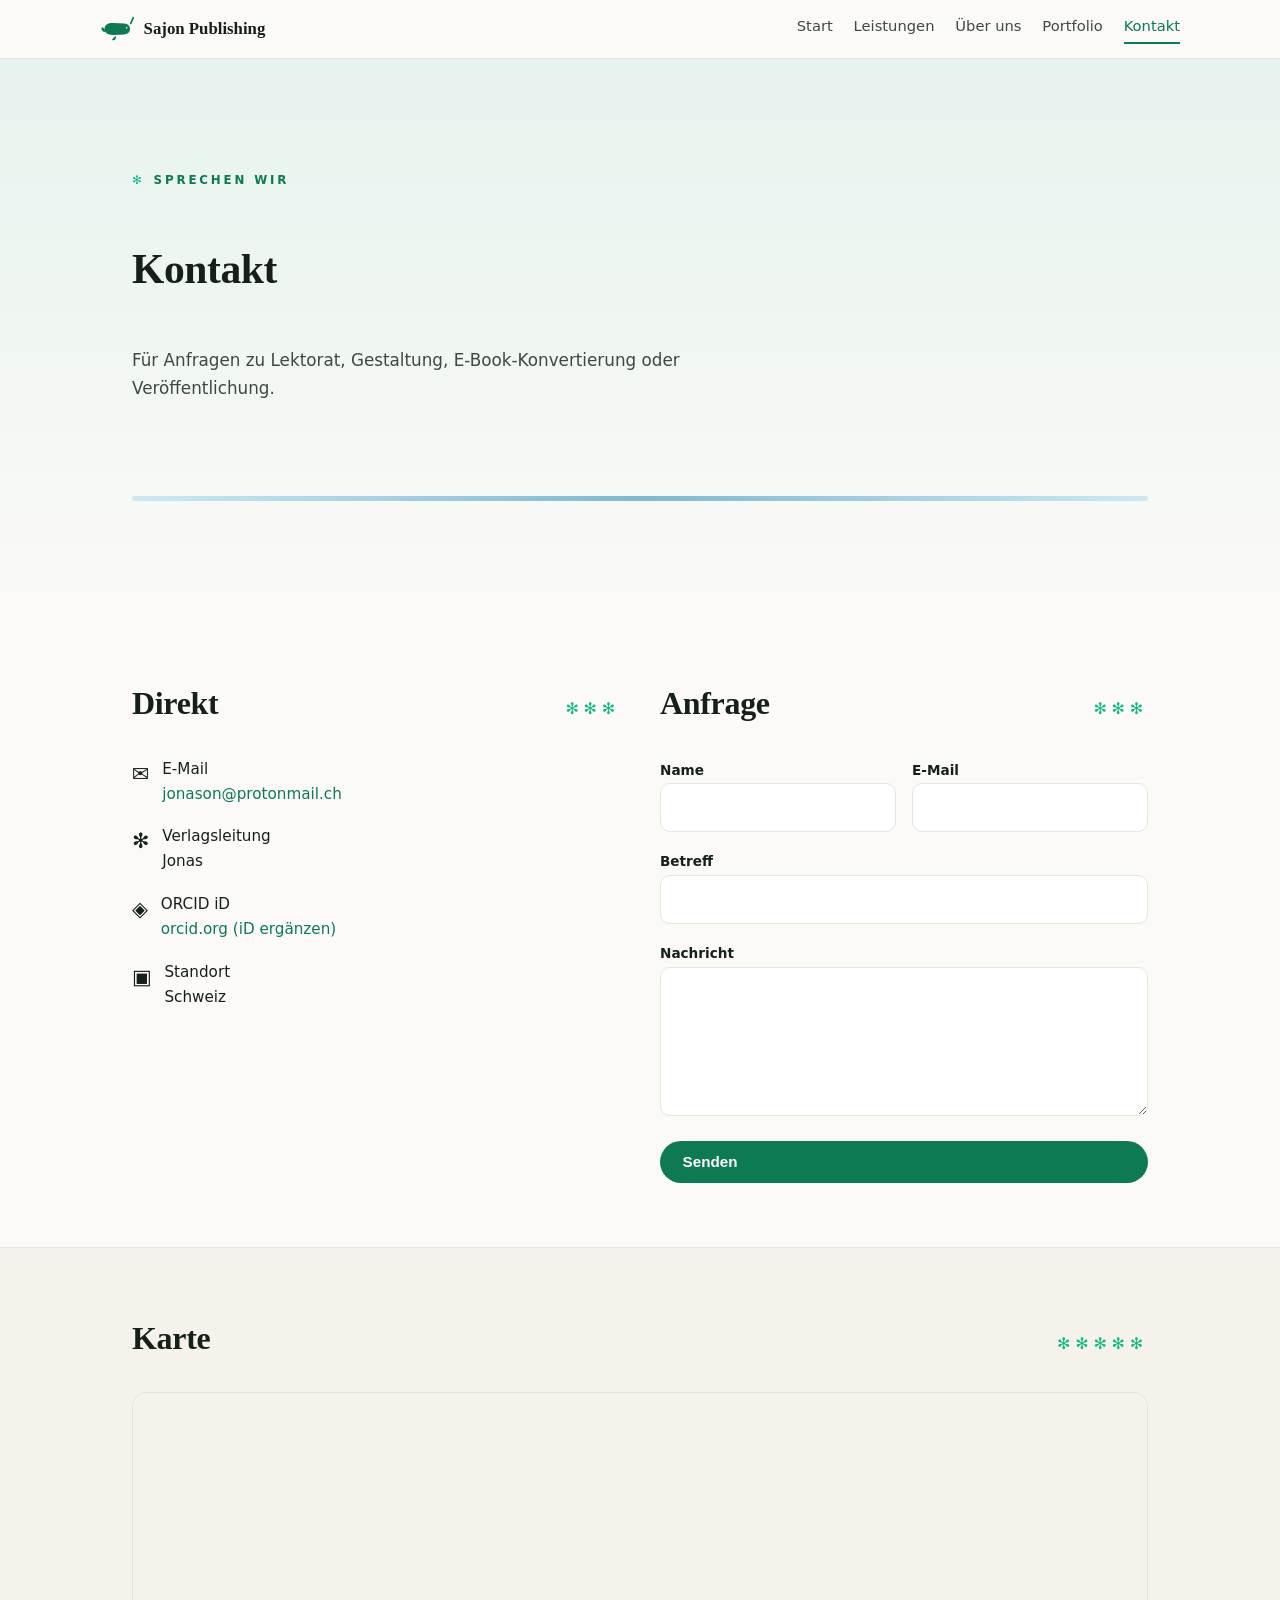
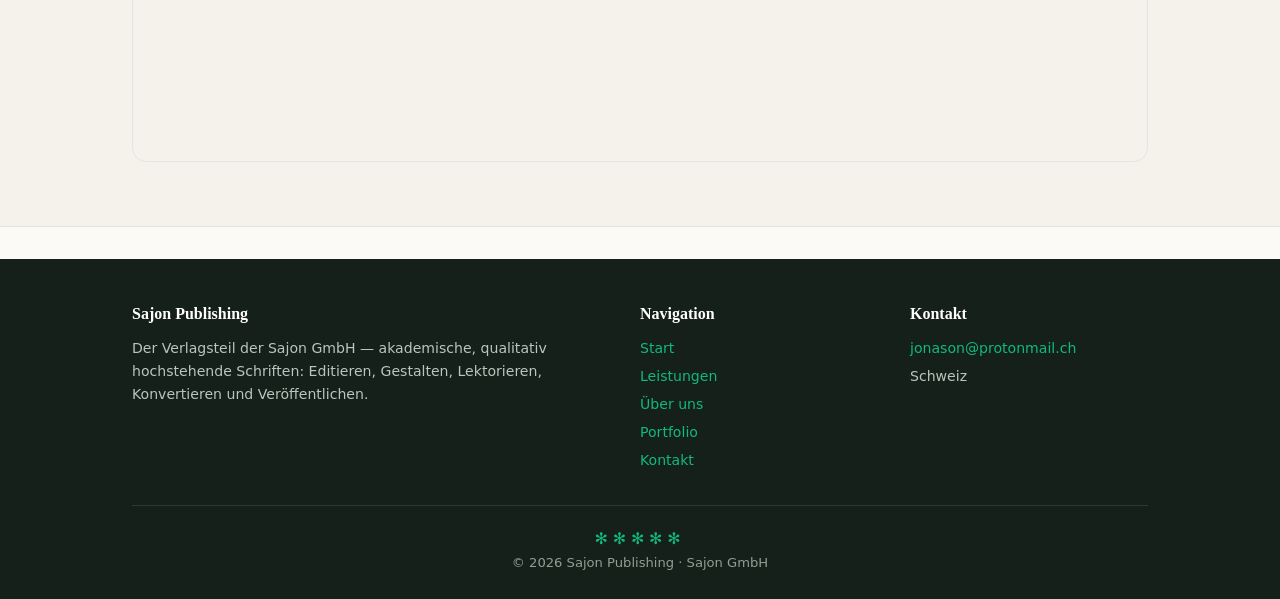
==== kontakt.html @ ee91ffae "Initial commit: SAJON Publishing Website v1.0" ====
<!DOCTYPE html>
<html lang="de">
<head>
<meta charset="UTF-8" />
<meta name="viewport" content="width=device-width, initial-scale=1.0" />
<title>Kontakt · Sajon Publishing</title>
<link rel="stylesheet" href="css/sajon-design-system.css" />
<link rel="icon" href="assets/narwhal.svg" type="image/svg+xml" />

</head>
<body>
<header class="site-header">
  <div class="container nav">
    <a class="brand" href="index.html"><img src="assets/narwhal.svg" alt="Narwal-Logo" /> Sajon Publishing</a>
    <nav class="nav-links">
      <a href="index.html">Start</a>
      <a href="leistungen.html">Leistungen</a>
      <a href="ueber-uns.html">Über uns</a>
      <a href="portfolio.html">Portfolio</a>
      <a href="kontakt.html" class="active">Kontakt</a>
    </nav>
  </div>
</header>

<section class="hero">
  <div class="container" style="grid-template-columns:1fr">
    <span class="eyebrow"><span class="star">✻</span> Sprechen wir</span>
    <h1 style="font-size:clamp(1.8rem,4vw,2.6rem)">Kontakt</h1>
    <p class="lead" style="max-width:56ch">Für Anfragen zu Lektorat, Gestaltung, E-Book-Konvertierung oder Veröffentlichung.</p>
    <div class="ice-stripe"></div>
  </div>
</section>

<section>
  <div class="container" style="display:grid;grid-template-columns:1fr 1fr;gap:2.5rem" class="two-col">
    <div>
      <div class="sec-head"><h2>Direkt</h2><span class="stars">✻✻✻</span></div>
      <div class="kontakt-item"><span class="k-icon">✉</span><div class="k-val">E-Mail<br /><a href="mailto:jonason@protonmail.ch">jonason@protonmail.ch</a></div></div>
      <div class="kontakt-item"><span class="k-icon">✻</span><div class="k-val">Verlagsleitung<br />Jonas</div></div>
      <div class="kontakt-item"><span class="k-icon">◈</span><div class="k-val">ORCID iD<br /><a href="https://orcid.org/" target="_blank" rel="noopener">orcid.org (iD ergänzen)</a></div></div>
      <div class="kontakt-item"><span class="k-icon">▣</span><div class="k-val">Standort<br />Schweiz</div></div>
    </div>
    <div>
      <div class="sec-head"><h2>Anfrage</h2><span class="stars">✻✻✻</span></div>
      <form class="form" action="mailto:jonason@protonmail.ch" method="post" enctype="text/plain">
        <div class="two-col">
          <div><label for="name">Name</label><input id="name" name="name" type="text" required /></div>
          <div><label for="email">E-Mail</label><input id="email" name="email" type="email" required /></div>
        </div>
        <div><label for="betreff">Betreff</label><input id="betreff" name="betreff" type="text" /></div>
        <div><label for="msg">Nachricht</label><textarea id="msg" name="msg" rows="5" required></textarea></div>
        <button class="btn btn-primary" type="submit">Senden</button>
      </form>
    </div>
  </div>
</section>

<section class="sec-alt">
  <div class="container">
    <div class="sec-head"><h2>Karte</h2><span class="stars">✻✻✻✻✻</span></div>
    <div style="border:1px solid var(--line);border-radius:var(--radius);overflow:hidden">
      <iframe title="Standort" width="100%" height="360" style="border:0" loading="lazy" src="https://www.openstreetmap.org/export/embed.html?bbox=7.55,47.53,7.63,47.59&layer=mapnik"></iframe>
    </div>
  </div>
</section>

<footer class="site-footer">
  <div class="container">
    <div class="footer-grid">
      <div>
        <h4>Sajon Publishing</h4>
        <p>Der Verlagsteil der Sajon GmbH — akademische, qualitativ hochstehende Schriften: Editieren, Gestalten, Lektorieren, Konvertieren und Veröffentlichen.</p>
      </div>
      <div>
        <h4>Navigation</h4>
        <ul>
          <li><a href="index.html">Start</a></li>
          <li><a href="leistungen.html">Leistungen</a></li>
          <li><a href="ueber-uns.html">Über uns</a></li>
          <li><a href="portfolio.html">Portfolio</a></li>
          <li><a href="kontakt.html">Kontakt</a></li>
        </ul>
      </div>
      <div>
        <h4>Kontakt</h4>
        <ul>
          <li><a href="mailto:jonason@protonmail.ch">jonason@protonmail.ch</a></li>
          <li>Schweiz</li>
        </ul>
      </div>
    </div>
    <div class="footer-bottom">
      <span class="stars">✻✻✻✻✻</span><br />
      © 2026 Sajon Publishing · Sajon GmbH
    </div>
  </div>
</footer>
</body>
</html>
---- css/sajon-design-system.css ----
/* ==========================================================================
   SAJON Publishing — Design-System (sajon-design-system.css)
   Motive: Narwal · Smaragdgrün · Eisblau · ✻-Ornament-Sterne
   ========================================================================== */
:root{
  /* Farb-Tokens */
  --emerald:#0d7a52;
  --emerald-bright:#10b981;
  --emerald-dark:#0a5c3e;
  --emerald-tint:#e6f3ee;
  --ice:#cfe8f2;
  --ice-deep:#7fb8cf;
  --ice-light:#e9f4f8;
  --ink:#16201a;
  --ink-soft:#3d4a43;
  --muted:#6b7a71;
  --paper:#fbfaf7;
  --paper-2:#f4f2eb;
  --line:#e2e6e0;
  --card:#ffffff;
  /* Typografie-Tokens */
  --serif:Georgia,"Iowan Old Style","Palatino Linotype","Book Antiqua",serif;
  --sans:system-ui,-apple-system,"Segoe UI",Roboto,Helvetica,Arial,sans-serif;
  /* Effekt-Tokens */
  --radius:14px;
  --shadow:0 10px 30px rgba(22,32,26,.08);
}
*{box-sizing:border-box}
html{scroll-behavior:smooth}
body{margin:0;font-family:var(--sans);color:var(--ink);background:var(--paper);line-height:1.65;-webkit-font-smoothing:antialiased}
a{color:var(--emerald)}
img{max-width:100%;display:block}
.container{max-width:1080px;margin:0 auto;padding-left:clamp(1rem,4vw,2rem);padding-right:clamp(1rem,4vw,2rem)}
section{padding:clamp(2.5rem,6vw,4rem) 0}

/* ---------- Header / Navigation ---------- */
.site-header{position:sticky;top:0;z-index:50;background:rgba(251,250,247,.92);backdrop-filter:blur(10px);border-bottom:1px solid var(--line)}
.nav{display:flex;align-items:center;gap:1.2rem;padding:.75rem 0}
.brand{display:flex;align-items:center;gap:.6rem;text-decoration:none;color:var(--ink);font-family:var(--serif);font-weight:700;font-size:1.05rem}
.brand img{width:34px;height:34px}
.nav-links{margin-left:auto;display:flex;gap:1.3rem;flex-wrap:wrap}
.nav-links a{color:var(--ink-soft);text-decoration:none;font-size:.92rem;padding-bottom:3px;border-bottom:2px solid transparent;transition:.15s}
.nav-links a:hover{color:var(--emerald)}
.nav-links a.active{color:var(--emerald);border-color:var(--emerald)}

/* ---------- Eyebrow / Ornament ---------- */
.eyebrow{display:inline-flex;align-items:center;gap:.55rem;font-size:.74rem;letter-spacing:.24em;text-transform:uppercase;color:var(--emerald);font-weight:700;margin-bottom:1rem}
.eyebrow .star{color:var(--emerald-bright)}
.stars{color:var(--emerald-bright);letter-spacing:.3em;font-size:1rem}

/* ---------- Hero ---------- */
.hero{position:relative;overflow:hidden;background:linear-gradient(180deg,var(--emerald-tint),var(--paper))}
.hero .container{display:grid;grid-template-columns:1.15fr .85fr;gap:2.5rem;align-items:center;padding-top:3rem;padding-bottom:3rem}
.hero h1{font-family:var(--serif);font-weight:700;font-size:clamp(2rem,4.5vw,3.2rem);line-height:1.08;margin:0 0 1rem;letter-spacing:-.01em}
.hero h1 em{font-style:italic;color:var(--emerald)}
.hero .lead{color:var(--ink-soft);font-size:1.05rem;max-width:56ch;margin:0 0 1.7rem}
.hero-art{display:flex;align-items:center;justify-content:center}
.hero-art img{width:min(280px,85%)}
.ice-stripe{height:5px;background:linear-gradient(90deg,var(--ice) 0%,var(--ice-deep) 50%,var(--ice) 100%);border-radius:3px;margin-top:1.6rem}

/* ---------- Buttons ---------- */
.btn{display:inline-flex;align-items:center;gap:.5rem;padding:.72rem 1.35rem;border-radius:999px;font-weight:600;font-size:.95rem;text-decoration:none;border:1px solid transparent;transition:.2s;cursor:pointer}
.btn-primary{background:var(--emerald);color:#fff}
.btn-primary:hover{background:var(--emerald-bright)}
.btn-ghost{border-color:var(--line);color:var(--ink)}
.btn-ghost:hover{border-color:var(--emerald);color:var(--emerald)}

/* ---------- Sections ---------- */
.sec-head{display:flex;align-items:baseline;gap:1rem;margin-bottom:1.7rem}
.sec-head h2{font-family:var(--serif);font-size:clamp(1.5rem,3vw,2rem);margin:0;letter-spacing:-.01em}
.sec-head .stars{margin-left:auto}
.sec-alt{background:var(--paper-2);border-block:1px solid var(--line)}

/* ---------- Cards ---------- */
.grid{display:grid;grid-template-columns:repeat(auto-fill,minmax(250px,1fr));gap:1.2rem}
.card{background:var(--card);border:1px solid var(--line);border-radius:var(--radius);padding:1.35rem 1.4rem;transition:.22s}
.card h3{font-family:var(--serif);font-size:1.2rem;margin:0 0 .4rem}
.card p{color:var(--muted);font-size:.92rem;margin:0}
.card .icon{font-size:1.7rem;display:block;margin-bottom:.55rem}
.card-link{text-decoration:none;color:inherit}
.card-link:hover{border-color:var(--emerald-bright);transform:translateY(-3px);box-shadow:var(--shadow)}
.card .meta{display:block;font-size:.72rem;letter-spacing:.12em;text-transform:uppercase;color:var(--emerald);margin-bottom:.4rem}

/* ---------- Stats ---------- */
.stats{display:grid;grid-template-columns:repeat(auto-fit,minmax(150px,1fr));gap:1rem}
.stat{text-align:center;padding:1.3rem;background:var(--card);border:1px solid var(--line);border-radius:var(--radius)}
.stat .num{font-family:var(--serif);font-size:2.1rem;font-weight:700;color:var(--emerald);line-height:1}
.stat .lbl{font-size:.74rem;letter-spacing:.14em;text-transform:uppercase;color:var(--muted);margin-top:.3rem}

/* ---------- Workflow (Leistungen) ---------- */
.workflow{display:grid;grid-template-columns:repeat(auto-fit,minmax(190px,1fr));gap:1rem;counter-reset:step}
.step{background:var(--card);border:1px solid var(--line);border-radius:var(--radius);padding:1.2rem;position:relative}
.step::before{counter-increment:step;content:counter(step,decimal-leading-zero);font-family:var(--serif);font-size:1.8rem;font-weight:700;color:var(--emerald-bright);display:block;margin-bottom:.4rem}
.step h3{font-family:var(--serif);font-size:1.05rem;margin:0 0 .3rem}
.step p{font-size:.88rem;color:var(--muted);margin:0}

/* ---------- Portfolio / Filter ---------- */
.tabs{display:flex;gap:.5rem;flex-wrap:wrap;margin-bottom:1.4rem}
.tab{border:1px solid var(--line);background:var(--card);border-radius:999px;padding:.45rem 1rem;font-size:.88rem;cursor:pointer;transition:.18s;color:var(--ink-soft)}
.tab:hover{border-color:var(--emerald)}
.tab.active{background:var(--emerald);color:#fff;border-color:var(--emerald)}
.book{background:var(--card);border:1px solid var(--line);border-radius:var(--radius);overflow:hidden;transition:.22s}
.book:hover{border-color:var(--emerald-bright);transform:translateY(-3px);box-shadow:var(--shadow)}
.book img{width:100%;aspect-ratio:3/4;object-fit:cover}
.book .book-body{padding:1rem 1.1rem}
.book h3{font-family:var(--serif);font-size:1.02rem;margin:0 0 .2rem;line-height:1.25}
.book .author{font-size:.85rem;color:var(--emerald);font-weight:600}
.book .pub{font-size:.8rem;color:var(--muted);margin-top:.25rem}

/* ---------- Formular (Kontakt) ---------- */
.form{display:grid;gap:1rem}
.form label{font-size:.85rem;font-weight:600}
.form input,.form textarea{width:100%;padding:.7rem .85rem;border:1px solid var(--line);border-radius:10px;font:inherit;font-size:.95rem;background:var(--card);color:var(--ink)}
.form input:focus,.form textarea:focus{outline:2px solid var(--emerald-bright);border-color:transparent}
.two-col{display:grid;grid-template-columns:1fr 1fr;gap:1rem}
.kontakt-item{display:flex;gap:.8rem;align-items:flex-start;margin-bottom:1.1rem}
.kontakt-item .k-icon{font-size:1.3rem;flex:none}
.kontakt-item .k-val{font-size:.95rem}
.kontakt-item a{color:var(--emerald);text-decoration:none}
.kontakt-item a:hover{text-decoration:underline}

/* ---------- Footer ---------- */
.site-footer{background:var(--ink);color:#dfe7e1;padding:2.6rem 0 1.6rem;margin-top:2rem}
.site-footer a{color:var(--emerald-bright);text-decoration:none}
.site-footer a:hover{text-decoration:underline}
.footer-grid{display:grid;grid-template-columns:2fr 1fr 1fr;gap:2rem;margin-bottom:1.8rem}
.site-footer h4{font-family:var(--serif);font-size:1rem;margin:0 0 .6rem;color:#fff}
.site-footer p,.site-footer li{font-size:.88rem;color:#b9c5bd;margin:.3rem 0}
.site-footer ul{list-style:none;padding:0;margin:0}
.footer-bottom{border-top:1px solid #2b3a30;padding-top:1.2rem;text-align:center;font-size:.82rem;color:#8fa094}
.footer-bottom .stars{color:var(--emerald-bright)}

/* ---------- Responsive ---------- */
@media (max-width:820px){
  .hero .container{grid-template-columns:1fr}
  .hero-art{order:-1}
  .footer-grid{grid-template-columns:1fr}
  .two-col{grid-template-columns:1fr}
  .nav-links{gap:.8rem;font-size:.85rem}
}
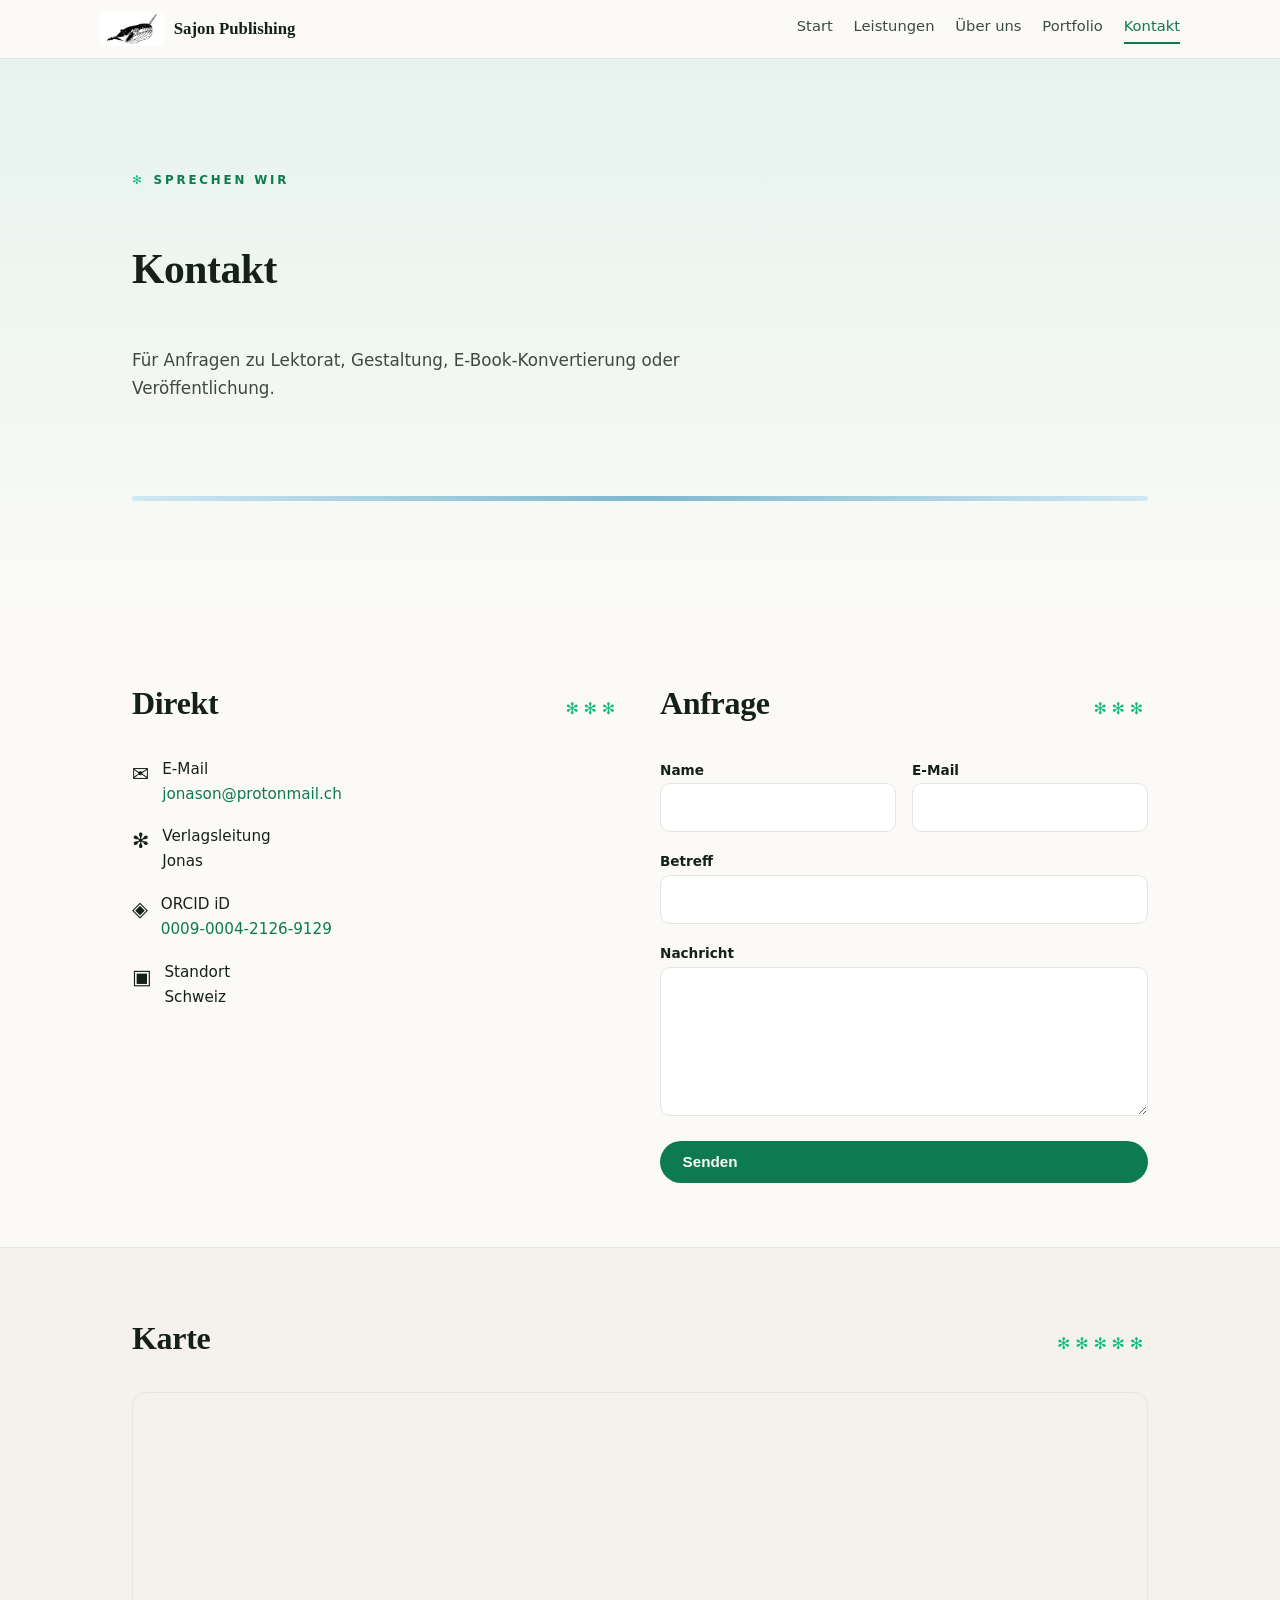
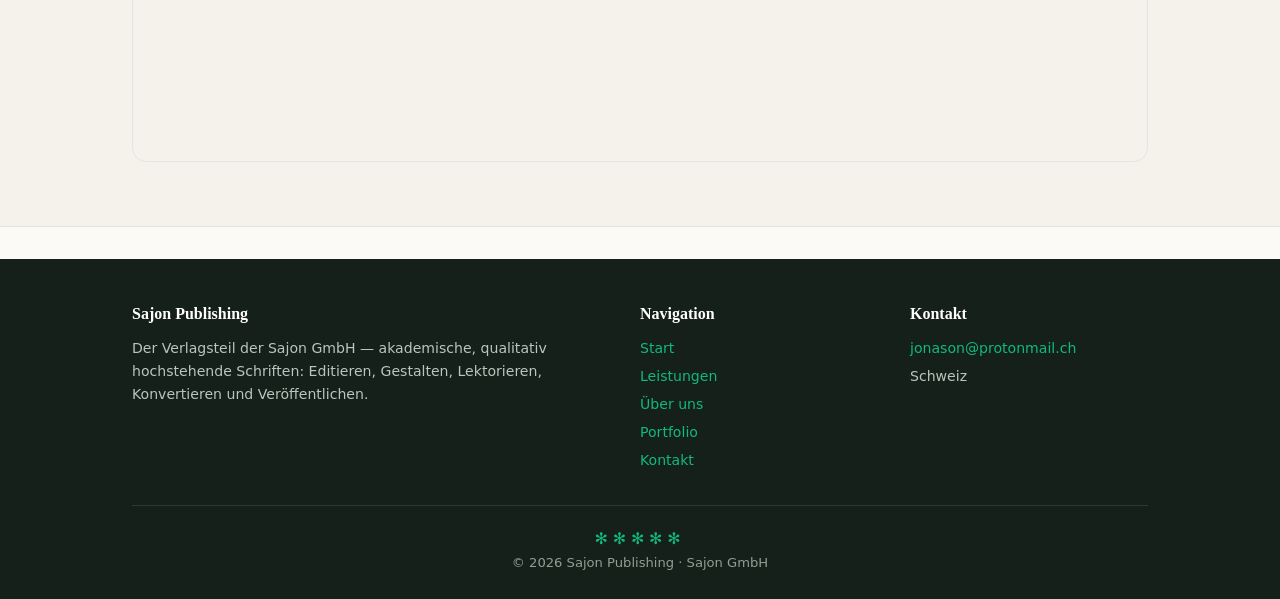
==== commit c8793782: "Original-Narwal-Logo (Sajon GmbH) als Website-Logo; ORCID ergänzt; Platzhalter-Logo archiviert" ====
--- a/kontakt.html
+++ b/kontakt.html
@@ -5,13 +5,13 @@
 <meta name="viewport" content="width=device-width, initial-scale=1.0" />
 <title>Kontakt · Sajon Publishing</title>
 <link rel="stylesheet" href="css/sajon-design-system.css" />
-<link rel="icon" href="assets/narwhal.svg" type="image/svg+xml" />
+<link rel="icon" href="assets/logo.png" type="image/png" />
 
 </head>
 <body>
 <header class="site-header">
   <div class="container nav">
-    <a class="brand" href="index.html"><img src="assets/narwhal.svg" alt="Narwal-Logo" /> Sajon Publishing</a>
+    <a class="brand" href="index.html"><img src="assets/logo.png" alt="Narwal-Logo" /> Sajon Publishing</a>
     <nav class="nav-links">
       <a href="index.html">Start</a>
       <a href="leistungen.html">Leistungen</a>
@@ -37,7 +37,7 @@
       <div class="sec-head"><h2>Direkt</h2><span class="stars">✻✻✻</span></div>
       <div class="kontakt-item"><span class="k-icon">✉</span><div class="k-val">E-Mail<br /><a href="mailto:jonason@protonmail.ch">jonason@protonmail.ch</a></div></div>
       <div class="kontakt-item"><span class="k-icon">✻</span><div class="k-val">Verlagsleitung<br />Jonas</div></div>
-      <div class="kontakt-item"><span class="k-icon">◈</span><div class="k-val">ORCID iD<br /><a href="https://orcid.org/" target="_blank" rel="noopener">orcid.org (iD ergänzen)</a></div></div>
+      <div class="kontakt-item"><span class="k-icon">◈</span><div class="k-val">ORCID iD<br /><a href="https://orcid.org/0009-0004-2126-9129" target="_blank" rel="noopener">0009-0004-2126-9129</a></div></div>
       <div class="kontakt-item"><span class="k-icon">▣</span><div class="k-val">Standort<br />Schweiz</div></div>
     </div>
     <div>
--- a/css/sajon-design-system.css
+++ b/css/sajon-design-system.css
@@ -37,7 +37,7 @@
 .site-header{position:sticky;top:0;z-index:50;background:rgba(251,250,247,.92);backdrop-filter:blur(10px);border-bottom:1px solid var(--line)}
 .nav{display:flex;align-items:center;gap:1.2rem;padding:.75rem 0}
 .brand{display:flex;align-items:center;gap:.6rem;text-decoration:none;color:var(--ink);font-family:var(--serif);font-weight:700;font-size:1.05rem}
-.brand img{width:34px;height:34px}
+.brand img{height:34px;width:auto}
 .nav-links{margin-left:auto;display:flex;gap:1.3rem;flex-wrap:wrap}
 .nav-links a{color:var(--ink-soft);text-decoration:none;font-size:.92rem;padding-bottom:3px;border-bottom:2px solid transparent;transition:.15s}
 .nav-links a:hover{color:var(--emerald)}
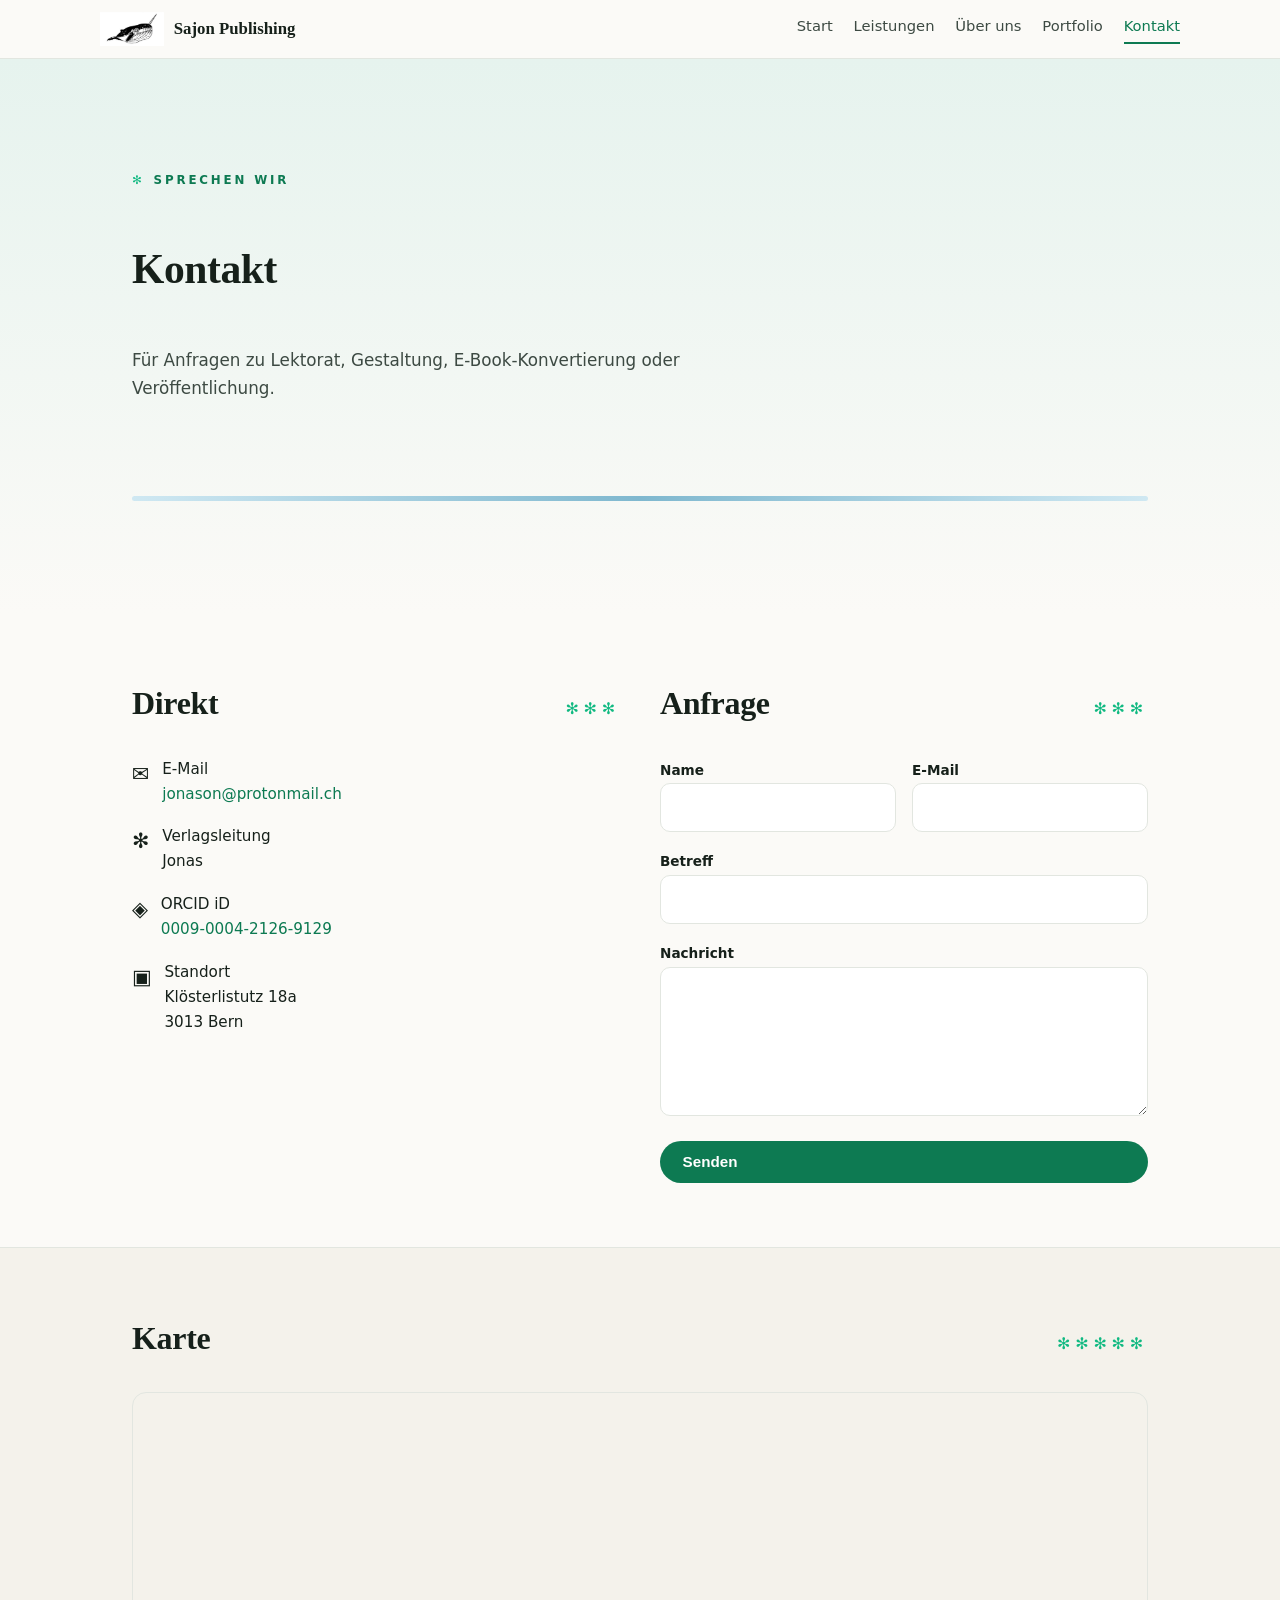
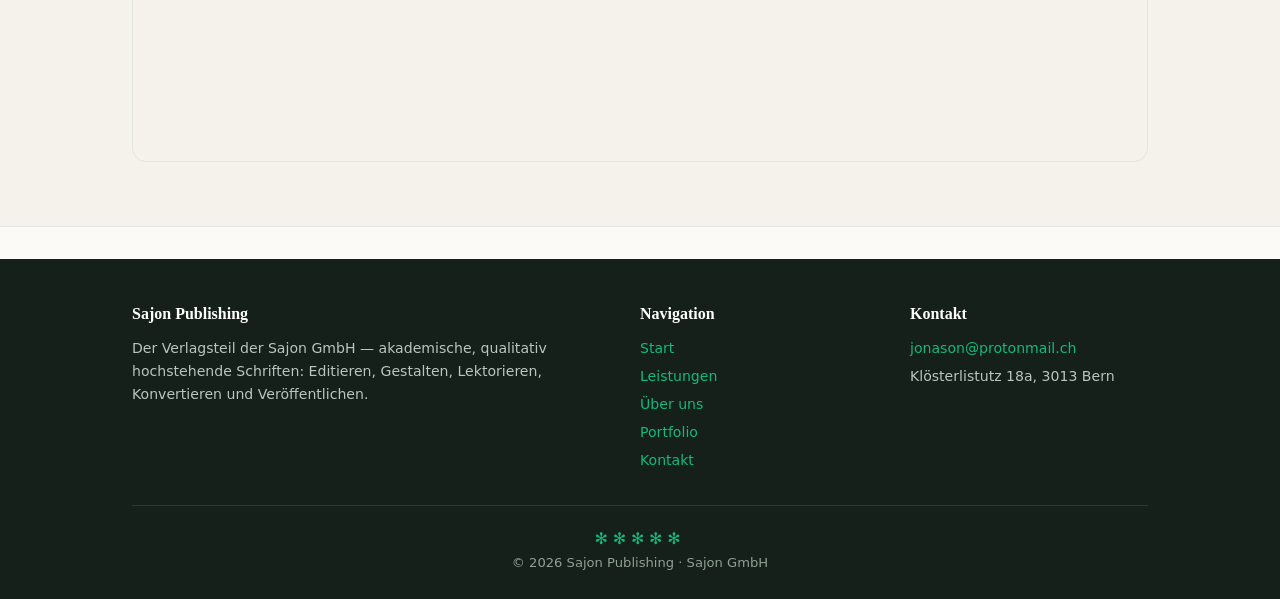
==== commit 5b79e474: "Adresse (Klösterlistutz 18a, 3013 Bern) + Karte Bern; redundantes Jekyll-Workflow entfernt" ====
--- a/kontakt.html
+++ b/kontakt.html
@@ -38,7 +38,7 @@
       <div class="kontakt-item"><span class="k-icon">✉</span><div class="k-val">E-Mail<br /><a href="mailto:jonason@protonmail.ch">jonason@protonmail.ch</a></div></div>
       <div class="kontakt-item"><span class="k-icon">✻</span><div class="k-val">Verlagsleitung<br />Jonas</div></div>
       <div class="kontakt-item"><span class="k-icon">◈</span><div class="k-val">ORCID iD<br /><a href="https://orcid.org/0009-0004-2126-9129" target="_blank" rel="noopener">0009-0004-2126-9129</a></div></div>
-      <div class="kontakt-item"><span class="k-icon">▣</span><div class="k-val">Standort<br />Schweiz</div></div>
+      <div class="kontakt-item"><span class="k-icon">▣</span><div class="k-val">Standort<br />Klösterlistutz 18a<br />3013 Bern</div></div>
     </div>
     <div>
       <div class="sec-head"><h2>Anfrage</h2><span class="stars">✻✻✻</span></div>
@@ -59,7 +59,7 @@
   <div class="container">
     <div class="sec-head"><h2>Karte</h2><span class="stars">✻✻✻✻✻</span></div>
     <div style="border:1px solid var(--line);border-radius:var(--radius);overflow:hidden">
-      <iframe title="Standort" width="100%" height="360" style="border:0" loading="lazy" src="https://www.openstreetmap.org/export/embed.html?bbox=7.55,47.53,7.63,47.59&layer=mapnik"></iframe>
+      <iframe title="Standort" width="100%" height="360" style="border:0" loading="lazy" src="https://www.openstreetmap.org/export/embed.html?bbox=7.435,46.941,7.460,46.956&layer=mapnik"></iframe>
     </div>
   </div>
 </section>
@@ -85,7 +85,7 @@
         <h4>Kontakt</h4>
         <ul>
           <li><a href="mailto:jonason@protonmail.ch">jonason@protonmail.ch</a></li>
-          <li>Schweiz</li>
+          <li>Klösterlistutz 18a, 3013 Bern</li>
         </ul>
       </div>
     </div>
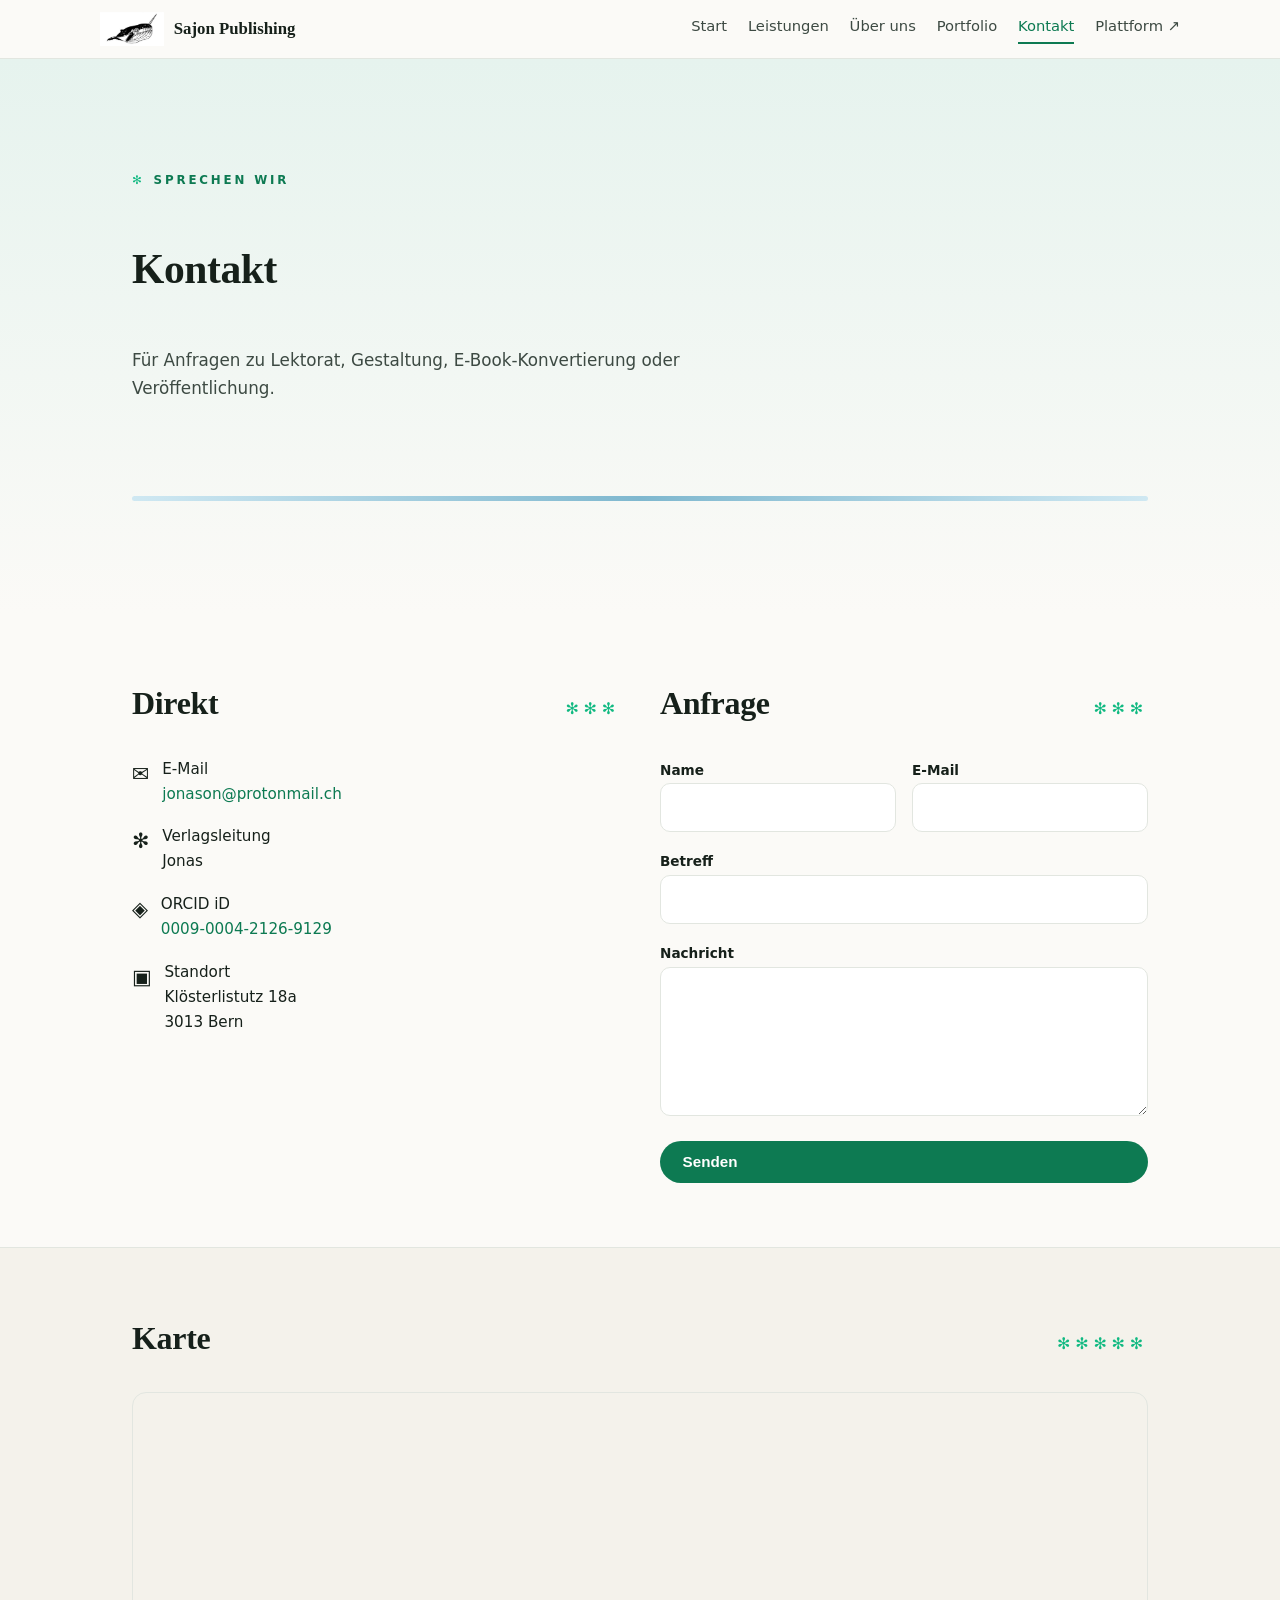
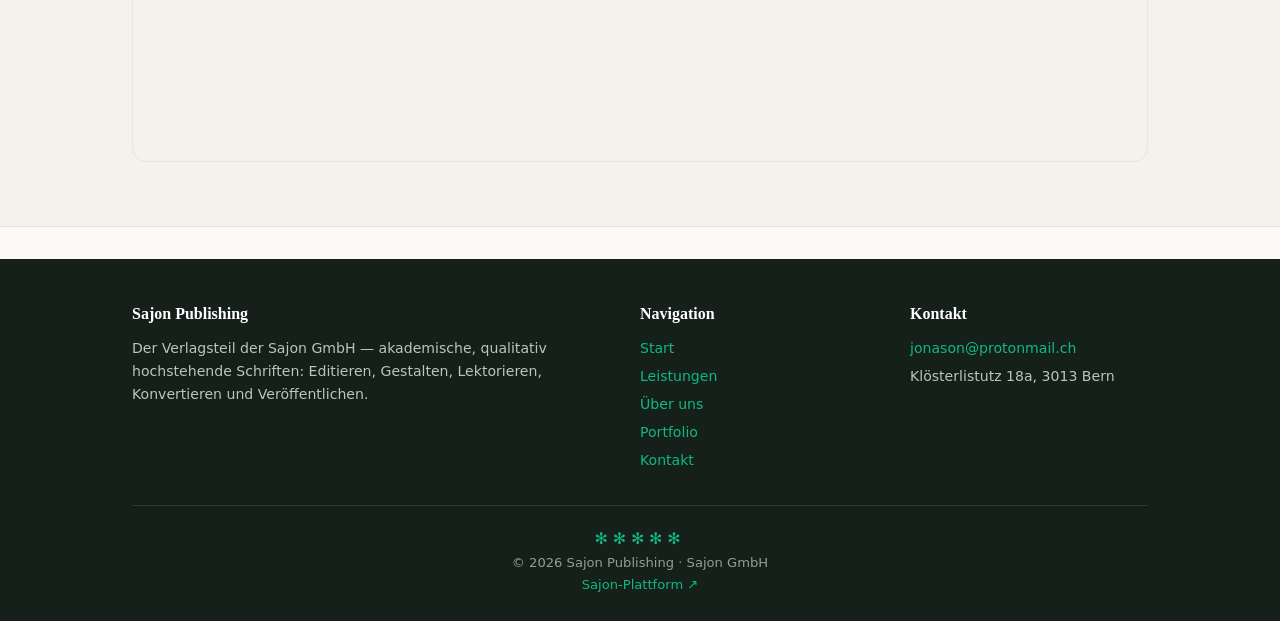
==== commit d5230cc2: "Verlinkung zur Sajon-Plattform (Nav + Footer)" ====
--- a/kontakt.html
+++ b/kontakt.html
@@ -18,6 +18,7 @@
       <a href="ueber-uns.html">Über uns</a>
       <a href="portfolio.html">Portfolio</a>
       <a href="kontakt.html" class="active">Kontakt</a>
+      <a href="https://jonason92.github.io/sajon-platform/" target="_blank" rel="noopener">Plattform ↗</a>
     </nav>
   </div>
 </header>
@@ -91,7 +92,8 @@
     </div>
     <div class="footer-bottom">
       <span class="stars">✻✻✻✻✻</span><br />
-      © 2026 Sajon Publishing · Sajon GmbH
+      © 2026 Sajon Publishing · Sajon GmbH<br />
+      <a href="https://jonason92.github.io/sajon-platform/" target="_blank" rel="noopener">Sajon-Plattform ↗</a>
     </div>
   </div>
 </footer>
